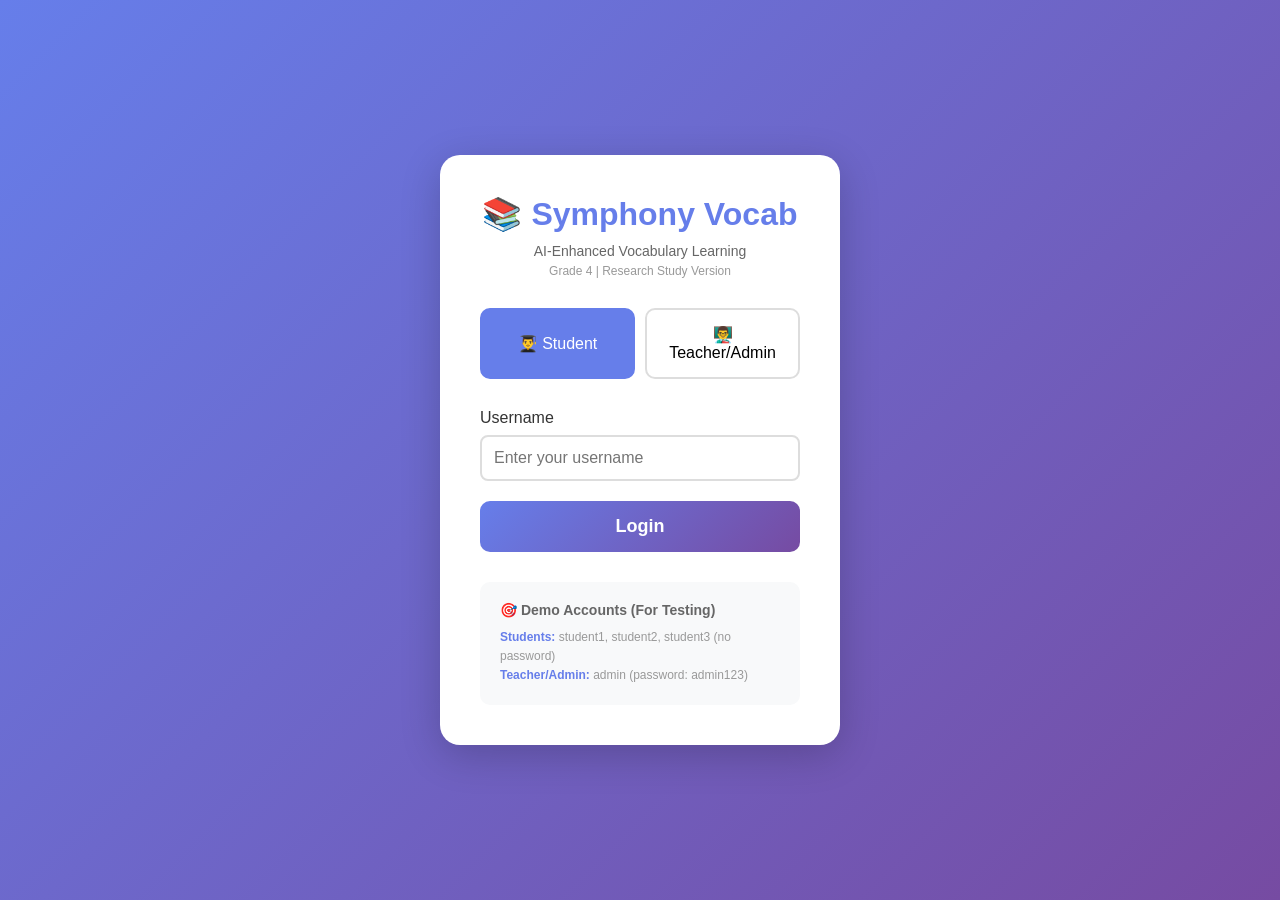
==== index.html @ 475ae78d "Add initial HTML structure for login page" ====
<!DOCTYPE html>
<html lang="en">
<head>
    <meta charset="UTF-8">
    <meta name="viewport" content="width=device-width, initial-scale=1.0">
    <title>Symphony Vocabulary Learning - Login</title>
    <style>
        * {
            margin: 0;
            padding: 0;
            box-sizing: border-box;
        }
        
        body {
            font-family: 'Segoe UI', Tahoma, Geneva, Verdana, sans-serif;
            background: linear-gradient(135deg, #667eea 0%, #764ba2 100%);
            min-height: 100vh;
            display: flex;
            justify-content: center;
            align-items: center;
        }
        
        .login-container {
            background: white;
            padding: 40px;
            border-radius: 20px;
            box-shadow: 0 10px 40px rgba(0,0,0,0.2);
            width: 90%;
            max-width: 400px;
        }
        
        .logo {
            text-align: center;
            margin-bottom: 30px;
        }
        
        .logo h1 {
            color: #667eea;
            font-size: 32px;
            margin-bottom: 10px;
        }
        
        .logo p {
            color: #666;
            font-size: 14px;
        }
        
        .role-selector {
            display: flex;
            gap: 10px;
            margin-bottom: 30px;
        }
        
        .role-btn {
            flex: 1;
            padding: 15px;
            border: 2px solid #ddd;
            background: white;
            border-radius: 10px;
            cursor: pointer;
            font-size: 16px;
            transition: all 0.3s;
        }
        
        .role-btn.active {
            border-color: #667eea;
            background: #667eea;
            color: white;
        }
        
        .form-group {
            margin-bottom: 20px;
        }
        
        .form-group label {
            display: block;
            margin-bottom: 8px;
            color: #333;
            font-weight: 500;
        }
        
        .form-group input {
            width: 100%;
            padding: 12px;
            border: 2px solid #ddd;
            border-radius: 8px;
            font-size: 16px;
            transition: border 0.3s;
        }
        
        .form-group input:focus {
            outline: none;
            border-color: #667eea;
        }
        
        .login-btn {
            width: 100%;
            padding: 15px;
            background: linear-gradient(135deg, #667eea 0%, #764ba2 100%);
            color: white;
            border: none;
            border-radius: 10px;
            font-size: 18px;
            font-weight: 600;
            cursor: pointer;
            transition: transform 0.2s;
        }
        
        .login-btn:hover {
            transform: translateY(-2px);
        }
        
        .demo-accounts {
            margin-top: 30px;
            padding: 20px;
            background: #f8f9fa;
            border-radius: 10px;
        }
        
        .demo-accounts h3 {
            font-size: 14px;
            color: #666;
            margin-bottom: 10px;
        }
        
        .demo-accounts p {
            font-size: 12px;
            color: #999;
            line-height: 1.6;
        }
        
        .demo-accounts strong {
            color: #667eea;
        }
    </style>
</head>
<body>

<div class="login-container">
    <div class="logo">
        <h1>📚 Symphony Vocab</h1>
        <p>AI-Enhanced Vocabulary Learning</p>
        <p style="font-size: 12px; color: #999; margin-top: 5px;">Grade 4 | Research Study Version</p>
    </div>
    
    <div class="role-selector">
        <button class="role-btn active" id="studentBtn" onclick="selectRole('student')">
            👨‍🎓 Student
        </button>
        <button class="role-btn" id="teacherBtn" onclick="selectRole('teacher')">
            👨‍🏫 Teacher/Admin
        </button>
    </div>
    
    <form id="loginForm" onsubmit="login(event)">
        <div class="form-group">
            <label for="username">Username</label>
            <input type="text" id="username" required placeholder="Enter your username">
        </div>
        
        <div class="form-group" id="passwordGroup">
            <label for="password">Password</label>
            <input type="password" id="password" placeholder="Enter password (admin only)">
        </div>
        
        <button type="submit" class="login-btn">Login</button>
    </form>
    
    <div class="demo-accounts">
        <h3>🎯 Demo Accounts (For Testing)</h3>
        <p>
            <strong>Students:</strong> student1, student2, student3 (no password)<br>
            <strong>Teacher/Admin:</strong> admin (password: admin123)
        </p>
    </div>
</div>

<script>
// AUTHENTICATION SYSTEM
let currentRole = 'student';

function selectRole(role) {
    currentRole = role;
    
    document.getElementById('studentBtn').classList.remove('active');
    document.getElementById('teacherBtn').classList.remove('active');
    
    if (role === 'student') {
        document.getElementById('studentBtn').classList.add('active');
        document.getElementById('passwordGroup').style.display = 'none';
        document.getElementById('password').required = false;
    } else {
        document.getElementById('teacherBtn').classList.add('active');
        document.getElementById('passwordGroup').style.display = 'block';
        document.getElementById('password').required = true;
    }
}

function login(event) {
    event.preventDefault();
    
    const username = document.getElementById('username').value.trim();
    const password = document.getElementById('password').value;
    
    if (currentRole === 'student') {
        // Student login (no password required)
        if (username) {
            // Create or load student account
            loginStudent(username);
        }
    } else {
        // Admin login (password required)
        if (username === 'admin' && password === 'admin123') {
            loginAdmin();
        } else {
            alert('Invalid admin credentials!');
        }
    }
}

function loginStudent(username) {
    // Load or create student profile
    let students = JSON.parse(localStorage.getItem('students') || '{}');
    
    if (!students[username]) {
        // New student - create account
        students[username] = {
            username: username,
            created: new Date().toISOString(),
            wordsLearned: 0,
            wordsMastered: 0,
            points: 0,
            level: 1,
            streak: 0,
            badges: [],
            progress: {},
            sessions: [],
            lastLogin: new Date().toISOString()
        };
        localStorage.setItem('students', JSON.stringify(students));
    } else {
        // Existing student - update last login
        students[username].lastLogin = new Date().toISOString();
        localStorage.setItem('students', JSON.stringify(students));
    }
    
    // Set current user
    localStorage.setItem('currentUser', username);
    localStorage.setItem('userRole', 'student');
    
    // Redirect to student dashboard
    window.location.href = 'student-dashboard.html';
}

function loginAdmin() {
    localStorage.setItem('currentUser', 'admin');
    localStorage.setItem('userRole', 'admin');
    window.location.href = 'admin-dashboard.html';
}

// Initialize - hide password for students by default
document.getElementById('passwordGroup').style.display = 'none';
document.getElementById('password').required = false;
</script>

</body>
</html>
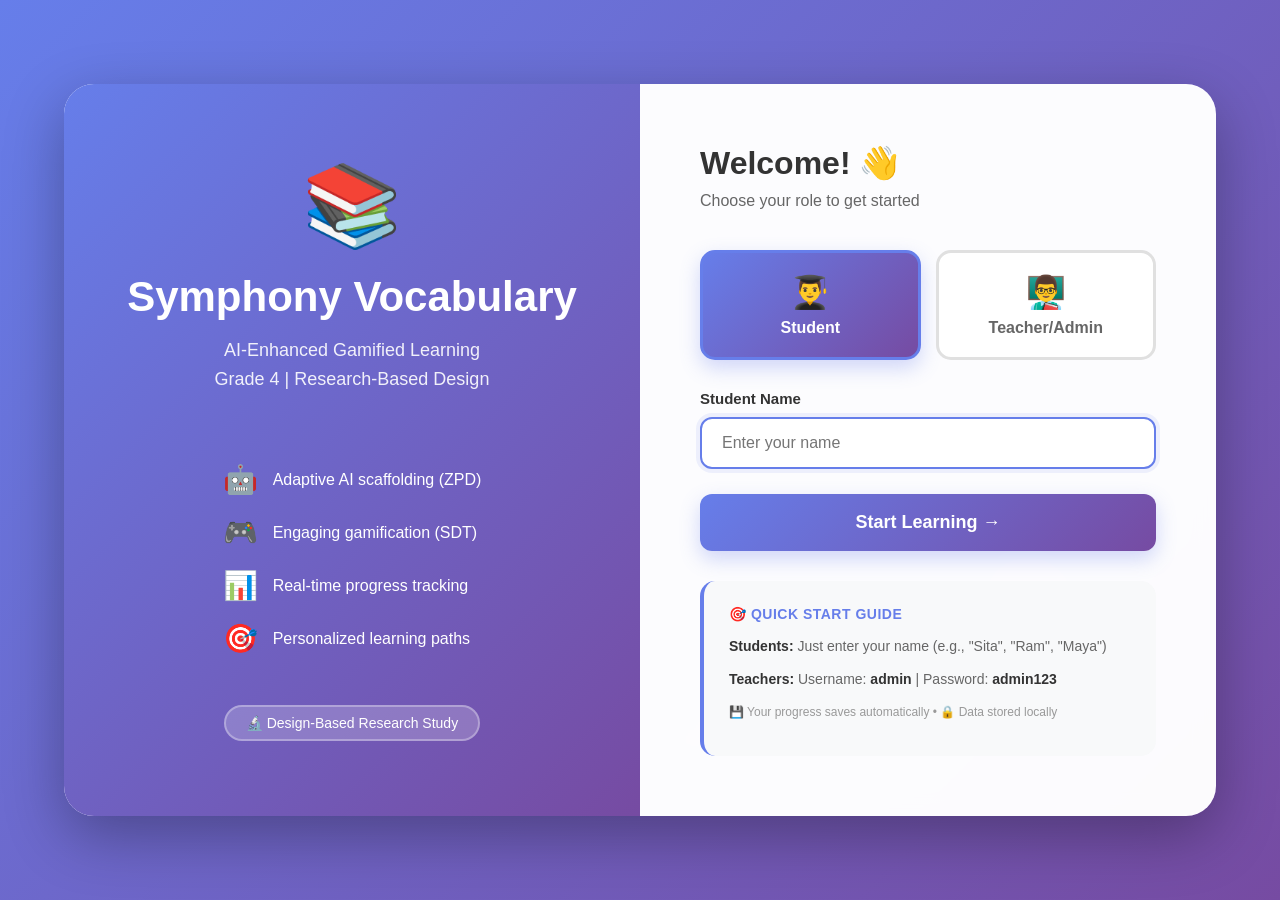
==== commit 24c31391: "Revamp login page with new design and features Updated title and styles for improved design. Added a" ====
--- a/index.html
+++ b/index.html
@@ -3,7 +3,7 @@
 <head>
     <meta charset="UTF-8">
     <meta name="viewport" content="width=device-width, initial-scale=1.0">
-    <title>Symphony Vocabulary Learning - Login</title>
+    <title>Symphony Vocabulary Learning - AI-Enhanced Education</title>
     <style>
         * {
             margin: 0;
@@ -12,176 +12,483 @@
         }
         
         body {
-            font-family: 'Segoe UI', Tahoma, Geneva, Verdana, sans-serif;
+            font-family: -apple-system, BlinkMacSystemFont, 'Segoe UI', Roboto, Oxygen, Ubuntu, sans-serif;
             background: linear-gradient(135deg, #667eea 0%, #764ba2 100%);
             min-height: 100vh;
             display: flex;
+            align-items: center;
+            justify-content: center;
+            position: relative;
+            overflow: hidden;
+        }
+        
+        /* Animated Background */
+        .bg-animation {
+            position: absolute;
+            width: 100%;
+            height: 100%;
+            overflow: hidden;
+            z-index: 0;
+        }
+        
+        .circle {
+            position: absolute;
+            border-radius: 50%;
+            background: rgba(255, 255, 255, 0.1);
+            animation: float 20s infinite;
+        }
+        
+        .circle:nth-child(1) {
+            width: 80px;
+            height: 80px;
+            left: 10%;
+            top: 20%;
+            animation-delay: 0s;
+        }
+        
+        .circle:nth-child(2) {
+            width: 120px;
+            height: 120px;
+            right: 15%;
+            top: 60%;
+            animation-delay: 2s;
+        }
+        
+        .circle:nth-child(3) {
+            width: 100px;
+            height: 100px;
+            left: 50%;
+            top: 10%;
+            animation-delay: 4s;
+        }
+        
+        .circle:nth-child(4) {
+            width: 150px;
+            height: 150px;
+            right: 40%;
+            bottom: 15%;
+            animation-delay: 6s;
+        }
+        
+        @keyframes float {
+            0%, 100% {
+                transform: translateY(0) rotate(0deg);
+                opacity: 0.7;
+            }
+            50% {
+                transform: translateY(-50px) rotate(180deg);
+                opacity: 1;
+            }
+        }
+        
+        /* Main Container */
+        .container {
+            position: relative;
+            z-index: 1;
+            background: rgba(255, 255, 255, 0.98);
+            backdrop-filter: blur(10px);
+            border-radius: 30px;
+            box-shadow: 0 20px 60px rgba(0, 0, 0, 0.3);
+            width: 90%;
+            max-width: 1200px;
+            display: grid;
+            grid-template-columns: 1fr 1fr;
+            overflow: hidden;
+            animation: slideUp 0.8s ease-out;
+        }
+        
+        @keyframes slideUp {
+            from {
+                opacity: 0;
+                transform: translateY(50px);
+            }
+            to {
+                opacity: 1;
+                transform: translateY(0);
+            }
+        }
+        
+        /* Left Side - Branding */
+        .hero-section {
+            background: linear-gradient(135deg, #667eea 0%, #764ba2 100%);
+            color: white;
+            padding: 60px;
+            display: flex;
+            flex-direction: column;
             justify-content: center;
             align-items: center;
-        }
-        
-        .login-container {
+            text-align: center;
+        }
+        
+        .logo {
+            font-size: 80px;
+            margin-bottom: 20px;
+            animation: bounce 2s infinite;
+        }
+        
+        @keyframes bounce {
+            0%, 100% {
+                transform: translateY(0);
+            }
+            50% {
+                transform: translateY(-10px);
+            }
+        }
+        
+        .hero-section h1 {
+            font-size: 42px;
+            margin-bottom: 15px;
+            font-weight: 700;
+        }
+        
+        .hero-section .subtitle {
+            font-size: 18px;
+            opacity: 0.9;
+            margin-bottom: 30px;
+            line-height: 1.6;
+        }
+        
+        .features {
+            margin-top: 40px;
+            text-align: left;
+        }
+        
+        .feature-item {
+            display: flex;
+            align-items: center;
+            margin-bottom: 20px;
+            font-size: 16px;
+        }
+        
+        .feature-item .icon {
+            font-size: 28px;
+            margin-right: 15px;
+        }
+        
+        .research-badge {
+            display: inline-block;
+            background: rgba(255, 255, 255, 0.2);
+            padding: 8px 20px;
+            border-radius: 20px;
+            font-size: 14px;
+            margin-top: 30px;
+            border: 2px solid rgba(255, 255, 255, 0.3);
+        }
+        
+        /* Right Side - Login Form */
+        .login-section {
+            padding: 60px;
+            display: flex;
+            flex-direction: column;
+            justify-content: center;
+        }
+        
+        .login-header {
+            margin-bottom: 40px;
+        }
+        
+        .login-header h2 {
+            font-size: 32px;
+            color: #333;
+            margin-bottom: 10px;
+        }
+        
+        .login-header p {
+            color: #666;
+            font-size: 16px;
+        }
+        
+        .role-selector {
+            display: grid;
+            grid-template-columns: 1fr 1fr;
+            gap: 15px;
+            margin-bottom: 30px;
+        }
+        
+        .role-btn {
+            padding: 20px;
+            border: 3px solid #e0e0e0;
             background: white;
-            padding: 40px;
-            border-radius: 20px;
-            box-shadow: 0 10px 40px rgba(0,0,0,0.2);
-            width: 90%;
-            max-width: 400px;
-        }
-        
-        .logo {
+            border-radius: 15px;
+            cursor: pointer;
+            transition: all 0.3s;
             text-align: center;
-            margin-bottom: 30px;
-        }
-        
-        .logo h1 {
-            color: #667eea;
+            font-size: 16px;
+            font-weight: 600;
+            color: #666;
+        }
+        
+        .role-btn:hover {
+            border-color: #667eea;
+            transform: translateY(-2px);
+        }
+        
+        .role-btn.active {
+            border-color: #667eea;
+            background: linear-gradient(135deg, #667eea 0%, #764ba2 100%);
+            color: white;
+            box-shadow: 0 8px 20px rgba(102, 126, 234, 0.3);
+        }
+        
+        .role-btn .icon {
             font-size: 32px;
+            display: block;
+            margin-bottom: 8px;
+        }
+        
+        .form-group {
+            margin-bottom: 25px;
+        }
+        
+        .form-group label {
+            display: block;
             margin-bottom: 10px;
-        }
-        
-        .logo p {
-            color: #666;
-            font-size: 14px;
-        }
-        
-        .role-selector {
-            display: flex;
-            gap: 10px;
-            margin-bottom: 30px;
-        }
-        
-        .role-btn {
-            flex: 1;
-            padding: 15px;
-            border: 2px solid #ddd;
-            background: white;
-            border-radius: 10px;
-            cursor: pointer;
+            color: #333;
+            font-weight: 600;
+            font-size: 15px;
+        }
+        
+        .form-group input {
+            width: 100%;
+            padding: 15px 20px;
+            border: 2px solid #e0e0e0;
+            border-radius: 12px;
             font-size: 16px;
             transition: all 0.3s;
-        }
-        
-        .role-btn.active {
-            border-color: #667eea;
-            background: #667eea;
-            color: white;
-        }
-        
-        .form-group {
-            margin-bottom: 20px;
-        }
-        
-        .form-group label {
-            display: block;
-            margin-bottom: 8px;
-            color: #333;
-            font-weight: 500;
-        }
-        
-        .form-group input {
-            width: 100%;
-            padding: 12px;
-            border: 2px solid #ddd;
-            border-radius: 8px;
-            font-size: 16px;
-            transition: border 0.3s;
+            font-family: inherit;
         }
         
         .form-group input:focus {
             outline: none;
             border-color: #667eea;
+            box-shadow: 0 0 0 4px rgba(102, 126, 234, 0.1);
         }
         
         .login-btn {
             width: 100%;
-            padding: 15px;
+            padding: 18px;
             background: linear-gradient(135deg, #667eea 0%, #764ba2 100%);
             color: white;
             border: none;
-            border-radius: 10px;
+            border-radius: 12px;
             font-size: 18px;
-            font-weight: 600;
+            font-weight: 700;
             cursor: pointer;
-            transition: transform 0.2s;
+            transition: all 0.3s;
+            box-shadow: 0 8px 20px rgba(102, 126, 234, 0.3);
         }
         
         .login-btn:hover {
             transform: translateY(-2px);
-        }
-        
-        .demo-accounts {
+            box-shadow: 0 12px 30px rgba(102, 126, 234, 0.4);
+        }
+        
+        .login-btn:active {
+            transform: translateY(0);
+        }
+        
+        .demo-info {
             margin-top: 30px;
-            padding: 20px;
+            padding: 25px;
             background: #f8f9fa;
-            border-radius: 10px;
-        }
-        
-        .demo-accounts h3 {
+            border-radius: 15px;
+            border-left: 4px solid #667eea;
+        }
+        
+        .demo-info h4 {
+            color: #667eea;
+            margin-bottom: 12px;
+            font-size: 14px;
+            font-weight: 700;
+            text-transform: uppercase;
+            letter-spacing: 0.5px;
+        }
+        
+        .demo-info p {
             font-size: 14px;
             color: #666;
-            margin-bottom: 10px;
-        }
-        
-        .demo-accounts p {
-            font-size: 12px;
-            color: #999;
-            line-height: 1.6;
-        }
-        
-        .demo-accounts strong {
-            color: #667eea;
+            line-height: 1.8;
+            margin-bottom: 8px;
+        }
+        
+        .demo-info strong {
+            color: #333;
+        }
+        
+        /* Responsive */
+        @media (max-width: 968px) {
+            .container {
+                grid-template-columns: 1fr;
+                max-width: 500px;
+            }
+            
+            .hero-section {
+                padding: 40px;
+            }
+            
+            .hero-section h1 {
+                font-size: 32px;
+            }
+            
+            .features {
+                display: none;
+            }
+        }
+        
+        /* Loading Animation */
+        .loading {
+            display: none;
+            position: fixed;
+            top: 0;
+            left: 0;
+            width: 100%;
+            height: 100%;
+            background: rgba(0, 0, 0, 0.7);
+            z-index: 9999;
+            justify-content: center;
+            align-items: center;
+        }
+        
+        .loading.active {
+            display: flex;
+        }
+        
+        .spinner {
+            border: 4px solid rgba(255, 255, 255, 0.3);
+            border-top: 4px solid white;
+            border-radius: 50%;
+            width: 50px;
+            height: 50px;
+            animation: spin 1s linear infinite;
+        }
+        
+        @keyframes spin {
+            to { transform: rotate(360deg); }
         }
     </style>
 </head>
 <body>
 
-<div class="login-container">
-    <div class="logo">
-        <h1>📚 Symphony Vocab</h1>
-        <p>AI-Enhanced Vocabulary Learning</p>
-        <p style="font-size: 12px; color: #999; margin-top: 5px;">Grade 4 | Research Study Version</p>
+<!-- Animated Background -->
+<div class="bg-animation">
+    <div class="circle"></div>
+    <div class="circle"></div>
+    <div class="circle"></div>
+    <div class="circle"></div>
+</div>
+
+<!-- Loading Screen -->
+<div class="loading" id="loading">
+    <div class="spinner"></div>
+</div>
+
+<!-- Main Container -->
+<div class="container">
+    
+    <!-- Left Side: Hero/Branding -->
+    <div class="hero-section">
+        <div class="logo">📚</div>
+        <h1>Symphony Vocabulary</h1>
+        <p class="subtitle">
+            AI-Enhanced Gamified Learning<br>
+            Grade 4 | Research-Based Design
+        </p>
+        
+        <div class="features">
+            <div class="feature-item">
+                <span class="icon">🤖</span>
+                <span>Adaptive AI scaffolding (ZPD)</span>
+            </div>
+            <div class="feature-item">
+                <span class="icon">🎮</span>
+                <span>Engaging gamification (SDT)</span>
+            </div>
+            <div class="feature-item">
+                <span class="icon">📊</span>
+                <span>Real-time progress tracking</span>
+            </div>
+            <div class="feature-item">
+                <span class="icon">🎯</span>
+                <span>Personalized learning paths</span>
+            </div>
+        </div>
+        
+        <div class="research-badge">
+            🔬 Design-Based Research Study
+        </div>
     </div>
     
-    <div class="role-selector">
-        <button class="role-btn active" id="studentBtn" onclick="selectRole('student')">
-            👨‍🎓 Student
-        </button>
-        <button class="role-btn" id="teacherBtn" onclick="selectRole('teacher')">
-            👨‍🏫 Teacher/Admin
-        </button>
+    <!-- Right Side: Login Form -->
+    <div class="login-section">
+        <div class="login-header">
+            <h2>Welcome! 👋</h2>
+            <p>Choose your role to get started</p>
+        </div>
+        
+        <div class="role-selector">
+            <button class="role-btn active" id="studentBtn" onclick="selectRole('student')">
+                <span class="icon">👨‍🎓</span>
+                <span>Student</span>
+            </button>
+            <button class="role-btn" id="teacherBtn" onclick="selectRole('teacher')">
+                <span class="icon">👨‍🏫</span>
+                <span>Teacher/Admin</span>
+            </button>
+        </div>
+        
+        <form id="loginForm" onsubmit="login(event)">
+            <div class="form-group">
+                <label for="username">
+                    <span id="usernameLabel">Student Name</span>
+                </label>
+                <input 
+                    type="text" 
+                    id="username" 
+                    required 
+                    placeholder="Enter your name"
+                    autocomplete="off"
+                >
+            </div>
+            
+            <div class="form-group" id="passwordGroup" style="display: none;">
+                <label for="password">Password</label>
+                <input 
+                    type="password" 
+                    id="password" 
+                    placeholder="Enter admin password"
+                    autocomplete="off"
+                >
+            </div>
+            
+            <button type="submit" class="login-btn" id="loginBtn">
+                Start Learning →
+            </button>
+        </form>
+        
+        <div class="demo-info">
+            <h4>🎯 Quick Start Guide</h4>
+            <p><strong>Students:</strong> Just enter your name (e.g., "Sita", "Ram", "Maya")</p>
+            <p><strong>Teachers:</strong> Username: <strong>admin</strong> | Password: <strong>admin123</strong></p>
+            <p style="margin-top: 10px; font-size: 12px; color: #999;">
+                💾 Your progress saves automatically • 🔒 Data stored locally
+            </p>
+        </div>
     </div>
     
-    <form id="loginForm" onsubmit="login(event)">
-        <div class="form-group">
-            <label for="username">Username</label>
-            <input type="text" id="username" required placeholder="Enter your username">
-        </div>
-        
-        <div class="form-group" id="passwordGroup">
-            <label for="password">Password</label>
-            <input type="password" id="password" placeholder="Enter password (admin only)">
-        </div>
-        
-        <button type="submit" class="login-btn">Login</button>
-    </form>
-    
-    <div class="demo-accounts">
-        <h3>🎯 Demo Accounts (For Testing)</h3>
-        <p>
-            <strong>Students:</strong> student1, student2, student3 (no password)<br>
-            <strong>Teacher/Admin:</strong> admin (password: admin123)
-        </p>
-    </div>
 </div>
 
 <script>
+// =============================================================================
 // AUTHENTICATION SYSTEM
+// Theory: User management for research data collection
+// =============================================================================
+
 let currentRole = 'student';
 
 function selectRole(role) {
     currentRole = role;
     
+    // Update button states
     document.getElementById('studentBtn').classList.remove('active');
     document.getElementById('teacherBtn').classList.remove('active');
     
@@ -189,10 +496,16 @@
         document.getElementById('studentBtn').classList.add('active');
         document.getElementById('passwordGroup').style.display = 'none';
         document.getElementById('password').required = false;
+        document.getElementById('usernameLabel').textContent = 'Student Name';
+        document.getElementById('username').placeholder = 'Enter your name';
+        document.getElementById('loginBtn').textContent = 'Start Learning →';
     } else {
         document.getElementById('teacherBtn').classList.add('active');
         document.getElementById('passwordGroup').style.display = 'block';
         document.getElementById('password').required = true;
+        document.getElementById('usernameLabel').textContent = 'Admin Username';
+        document.getElementById('username').placeholder = 'Enter username';
+        document.getElementById('loginBtn').textContent = 'Admin Login →';
     }
 }
 
@@ -202,65 +515,157 @@
     const username = document.getElementById('username').value.trim();
     const password = document.getElementById('password').value;
     
-    if (currentRole === 'student') {
-        // Student login (no password required)
-        if (username) {
-            // Create or load student account
+    // Show loading
+    document.getElementById('loading').classList.add('active');
+    
+    setTimeout(() => {
+        if (currentRole === 'student') {
             loginStudent(username);
-        }
-    } else {
-        // Admin login (password required)
-        if (username === 'admin' && password === 'admin123') {
-            loginAdmin();
         } else {
-            alert('Invalid admin credentials!');
-        }
+            loginAdmin(username, password);
+        }
+    }, 500);
+}
+
+function loginStudent(username) {
+    if (!username) {
+        alert('Please enter your name!');
+        document.getElementById('loading').classList.remove('active');
+        return;
     }
-}
-
-function loginStudent(username) {
-    // Load or create student profile
-    let students = JSON.parse(localStorage.getItem('students') || '{}');
+    
+    // Load or create student account
+    let students = JSON.parse(localStorage.getItem('symphonyStudents') || '{}');
     
     if (!students[username]) {
-        // New student - create account
+        // NEW STUDENT - Create account
         students[username] = {
             username: username,
-            created: new Date().toISOString(),
+            createdDate: new Date().toISOString(),
+            
+            // GAMIFICATION (SDT Competence)
             wordsLearned: 0,
             wordsMastered: 0,
             points: 0,
             level: 1,
             streak: 0,
             badges: [],
-            progress: {},
+            
+            // LEARNING PROGRESS
+            currentUnit: 1,
+            unitsCompleted: [],
+            wordProgress: {}, // { wordId: { attempts: [], mastered: false, lastReview: timestamp } }
+            
+            // RESEARCH DATA
             sessions: [],
-            lastLogin: new Date().toISOString()
+            totalTimeMinutes: 0,
+            lastLogin: new Date().toISOString(),
+            
+            // SDT NEED SATISFACTION (collected via surveys)
+            sdtScores: [],
+            
+            // ZPD TRACKING
+            currentDifficulty: 2.0, // Start at Grade 4 level
+            scaffoldingHistory: []
         };
-        localStorage.setItem('students', JSON.stringify(students));
+        
+        // RESEARCH LOG: New student created
+        logResearchEvent('student_created', {
+            username: username,
+            timestamp: new Date().toISOString()
+        });
     } else {
-        // Existing student - update last login
+        // EXISTING STUDENT - Update last login
         students[username].lastLogin = new Date().toISOString();
-        localStorage.setItem('students', JSON.stringify(students));
+        
+        // Update streak
+        updateStreak(students[username]);
     }
     
-    // Set current user
-    localStorage.setItem('currentUser', username);
-    localStorage.setItem('userRole', 'student');
+    // Save student data
+    localStorage.setItem('symphonyStudents', JSON.stringify(students));
+    
+    // Set current session
+    localStorage.setItem('symphonyCurrentUser', username);
+    localStorage.setItem('symphonyUserRole', 'student');
+    
+    // Start new session
+    startSession(students[username]);
     
     // Redirect to student dashboard
     window.location.href = 'student-dashboard.html';
 }
 
-function loginAdmin() {
-    localStorage.setItem('currentUser', 'admin');
-    localStorage.setItem('userRole', 'admin');
-    window.location.href = 'admin-dashboard.html';
+function loginAdmin(username, password) {
+    // Simple authentication (in production, use proper auth system)
+    if (username === 'admin' && password === 'admin123') {
+        localStorage.setItem('symphonyCurrentUser', 'admin');
+        localStorage.setItem('symphonyUserRole', 'admin');
+        
+        // RESEARCH LOG: Admin login
+        logResearchEvent('admin_login', {
+            timestamp: new Date().toISOString()
+        });
+        
+        window.location.href = 'admin-dashboard.html';
+    } else {
+        document.getElementById('loading').classList.remove('active');
+        alert('Invalid admin credentials!\n\nUsername: admin\nPassword: admin123');
+    }
 }
 
-// Initialize - hide password for students by default
-document.getElementById('passwordGroup').style.display = 'none';
-document.getElementById('password').required = false;
+function updateStreak(student) {
+    const today = new Date().toDateString();
+    const lastLogin = new Date(student.lastLogin).toDateString();
+    
+    if (lastLogin === today) {
+        // Already logged in today
+        return;
+    }
+    
+    const yesterday = new Date();
+    yesterday.setDate(yesterday.getDate() - 1);
+    const yesterdayStr = yesterday.toDateString();
+    
+    if (lastLogin === yesterdayStr) {
+        // Consecutive day - increase streak
+        student.streak = (student.streak || 0) + 1;
+    } else {
+        // Streak broken - reset
+        student.streak = 1;
+    }
+}
+
+function startSession(student) {
+    const session = {
+        sessionId: 'session_' + Date.now(),
+        startTime: new Date().toISOString(),
+        endTime: null,
+        wordsAttempted: [],
+        wordsLearned: 0,
+        totalAttempts: 0,
+        correctAttempts: 0,
+        scaffoldingUsed: {},
+        choicesMade: {}
+    };
+    
+    localStorage.setItem('symphonyCurrentSession', JSON.stringify(session));
+}
+
+function logResearchEvent(eventType, data) {
+    let researchLog = JSON.parse(localStorage.getItem('symphonyResearchLog') || '[]');
+    
+    researchLog.push({
+        eventType: eventType,
+        data: data,
+        timestamp: new Date().toISOString()
+    });
+    
+    localStorage.setItem('symphonyResearchLog', JSON.stringify(researchLog));
+}
+
+// Initialize
+document.getElementById('username').focus();
 </script>
 
 </body>
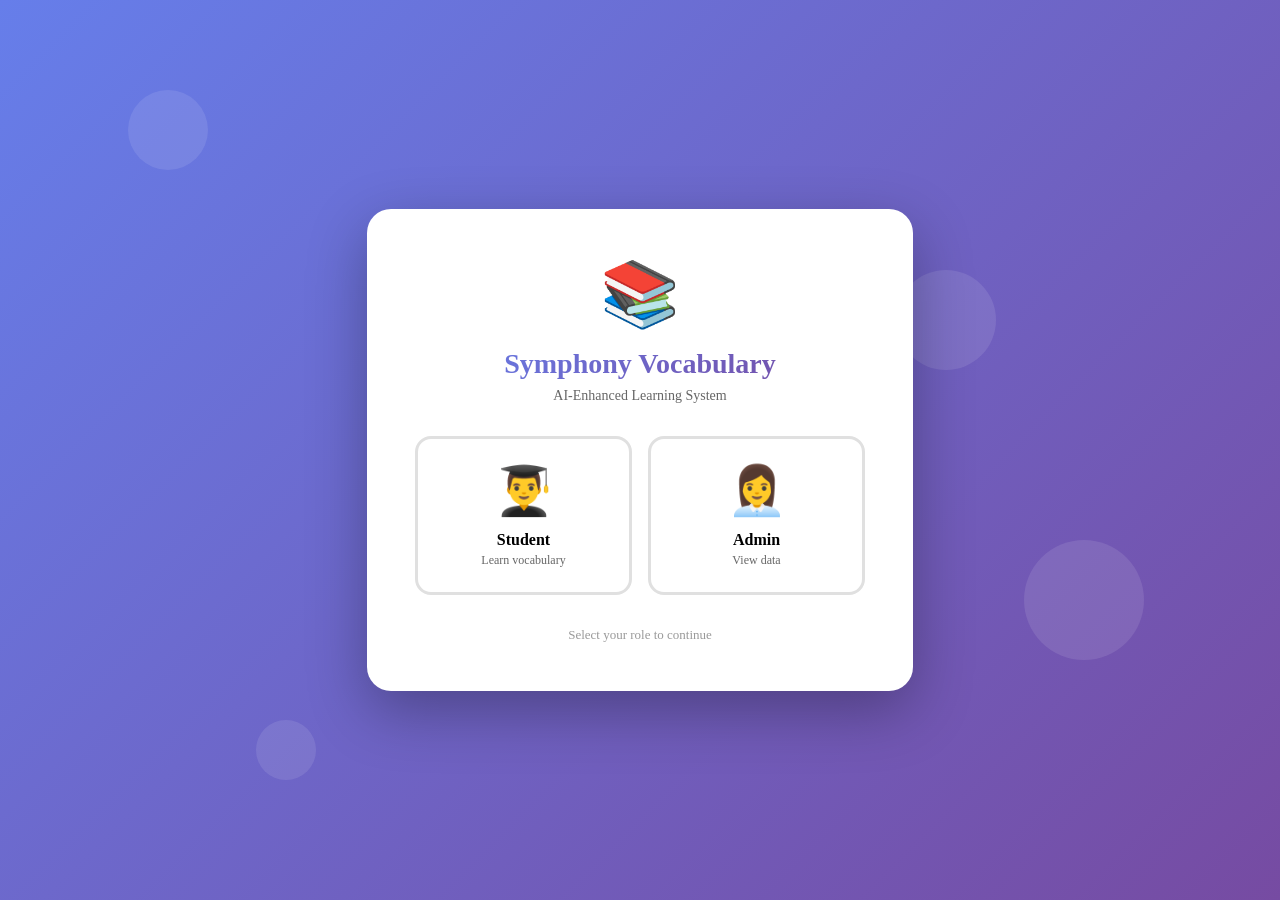
==== commit ef53b64f: "Revise index.html for improved login UI and styles Refactor HTML structure and styles for login syst" ====
--- a/index.html
+++ b/index.html
@@ -3,670 +3,282 @@
 <head>
     <meta charset="UTF-8">
     <meta name="viewport" content="width=device-width, initial-scale=1.0">
-    <title>Symphony Vocabulary Learning - AI-Enhanced Education</title>
+    <title>Symphony Vocabulary Learning System</title>
+    <link rel="stylesheet" href="css/main.css">
     <style>
-        * {
+        body {
             margin: 0;
             padding: 0;
-            box-sizing: border-box;
-        }
-        
-        body {
-            font-family: -apple-system, BlinkMacSystemFont, 'Segoe UI', Roboto, Oxygen, Ubuntu, sans-serif;
-            background: linear-gradient(135deg, #667eea 0%, #764ba2 100%);
             min-height: 100vh;
             display: flex;
             align-items: center;
             justify-content: center;
-            position: relative;
+            background: linear-gradient(135deg, #667eea 0%, #764ba2 100%);
             overflow: hidden;
         }
         
-        /* Animated Background */
-        .bg-animation {
-            position: absolute;
-            width: 100%;
-            height: 100%;
-            overflow: hidden;
-            z-index: 0;
-        }
-        
-        .circle {
-            position: absolute;
-            border-radius: 50%;
-            background: rgba(255, 255, 255, 0.1);
-            animation: float 20s infinite;
-        }
-        
-        .circle:nth-child(1) {
-            width: 80px;
-            height: 80px;
-            left: 10%;
-            top: 20%;
-            animation-delay: 0s;
-        }
-        
-        .circle:nth-child(2) {
-            width: 120px;
-            height: 120px;
-            right: 15%;
-            top: 60%;
-            animation-delay: 2s;
-        }
-        
-        .circle:nth-child(3) {
-            width: 100px;
-            height: 100px;
-            left: 50%;
-            top: 10%;
-            animation-delay: 4s;
-        }
-        
-        .circle:nth-child(4) {
-            width: 150px;
-            height: 150px;
-            right: 40%;
-            bottom: 15%;
-            animation-delay: 6s;
-        }
-        
-        @keyframes float {
-            0%, 100% {
-                transform: translateY(0) rotate(0deg);
-                opacity: 0.7;
-            }
-            50% {
-                transform: translateY(-50px) rotate(180deg);
-                opacity: 1;
-            }
-        }
-        
-        /* Main Container */
-        .container {
-            position: relative;
-            z-index: 1;
-            background: rgba(255, 255, 255, 0.98);
-            backdrop-filter: blur(10px);
-            border-radius: 30px;
-            box-shadow: 0 20px 60px rgba(0, 0, 0, 0.3);
-            width: 90%;
-            max-width: 1200px;
-            display: grid;
-            grid-template-columns: 1fr 1fr;
-            overflow: hidden;
-            animation: slideUp 0.8s ease-out;
-        }
-        
-        @keyframes slideUp {
-            from {
-                opacity: 0;
-                transform: translateY(50px);
-            }
-            to {
-                opacity: 1;
-                transform: translateY(0);
-            }
-        }
-        
-        /* Left Side - Branding */
-        .hero-section {
-            background: linear-gradient(135deg, #667eea 0%, #764ba2 100%);
-            color: white;
-            padding: 60px;
-            display: flex;
-            flex-direction: column;
-            justify-content: center;
-            align-items: center;
-            text-align: center;
-        }
-        
-        .logo {
-            font-size: 80px;
-            margin-bottom: 20px;
-            animation: bounce 2s infinite;
-        }
-        
-        @keyframes bounce {
-            0%, 100% {
-                transform: translateY(0);
-            }
-            50% {
-                transform: translateY(-10px);
-            }
-        }
-        
-        .hero-section h1 {
-            font-size: 42px;
-            margin-bottom: 15px;
-            font-weight: 700;
-        }
-        
-        .hero-section .subtitle {
-            font-size: 18px;
-            opacity: 0.9;
-            margin-bottom: 30px;
-            line-height: 1.6;
-        }
-        
-        .features {
-            margin-top: 40px;
-            text-align: left;
-        }
-        
-        .feature-item {
-            display: flex;
-            align-items: center;
-            margin-bottom: 20px;
-            font-size: 16px;
-        }
-        
-        .feature-item .icon {
-            font-size: 28px;
-            margin-right: 15px;
-        }
-        
-        .research-badge {
-            display: inline-block;
-            background: rgba(255, 255, 255, 0.2);
-            padding: 8px 20px;
-            border-radius: 20px;
-            font-size: 14px;
-            margin-top: 30px;
-            border: 2px solid rgba(255, 255, 255, 0.3);
-        }
-        
-        /* Right Side - Login Form */
-        .login-section {
-            padding: 60px;
-            display: flex;
-            flex-direction: column;
-            justify-content: center;
-        }
-        
-        .login-header {
-            margin-bottom: 40px;
-        }
-        
-        .login-header h2 {
-            font-size: 32px;
-            color: #333;
-            margin-bottom: 10px;
-        }
-        
-        .login-header p {
-            color: #666;
-            font-size: 16px;
-        }
-        
-        .role-selector {
-            display: grid;
-            grid-template-columns: 1fr 1fr;
-            gap: 15px;
-            margin-bottom: 30px;
-        }
-        
-        .role-btn {
-            padding: 20px;
-            border: 3px solid #e0e0e0;
-            background: white;
-            border-radius: 15px;
-            cursor: pointer;
-            transition: all 0.3s;
-            text-align: center;
-            font-size: 16px;
-            font-weight: 600;
-            color: #666;
-        }
-        
-        .role-btn:hover {
-            border-color: #667eea;
-            transform: translateY(-2px);
-        }
-        
-        .role-btn.active {
-            border-color: #667eea;
-            background: linear-gradient(135deg, #667eea 0%, #764ba2 100%);
-            color: white;
-            box-shadow: 0 8px 20px rgba(102, 126, 234, 0.3);
-        }
-        
-        .role-btn .icon {
-            font-size: 32px;
-            display: block;
-            margin-bottom: 8px;
-        }
-        
-        .form-group {
-            margin-bottom: 25px;
-        }
-        
-        .form-group label {
-            display: block;
-            margin-bottom: 10px;
-            color: #333;
-            font-weight: 600;
-            font-size: 15px;
-        }
-        
-        .form-group input {
-            width: 100%;
-            padding: 15px 20px;
-            border: 2px solid #e0e0e0;
-            border-radius: 12px;
-            font-size: 16px;
-            transition: all 0.3s;
-            font-family: inherit;
-        }
-        
-        .form-group input:focus {
-            outline: none;
-            border-color: #667eea;
-            box-shadow: 0 0 0 4px rgba(102, 126, 234, 0.1);
-        }
-        
-        .login-btn {
-            width: 100%;
-            padding: 18px;
-            background: linear-gradient(135deg, #667eea 0%, #764ba2 100%);
-            color: white;
-            border: none;
-            border-radius: 12px;
-            font-size: 18px;
-            font-weight: 700;
-            cursor: pointer;
-            transition: all 0.3s;
-            box-shadow: 0 8px 20px rgba(102, 126, 234, 0.3);
-        }
-        
-        .login-btn:hover {
-            transform: translateY(-2px);
-            box-shadow: 0 12px 30px rgba(102, 126, 234, 0.4);
-        }
-        
-        .login-btn:active {
-            transform: translateY(0);
-        }
-        
-        .demo-info {
-            margin-top: 30px;
-            padding: 25px;
-            background: #f8f9fa;
-            border-radius: 15px;
-            border-left: 4px solid #667eea;
-        }
-        
-        .demo-info h4 {
-            color: #667eea;
-            margin-bottom: 12px;
-            font-size: 14px;
-            font-weight: 700;
-            text-transform: uppercase;
-            letter-spacing: 0.5px;
-        }
-        
-        .demo-info p {
-            font-size: 14px;
-            color: #666;
-            line-height: 1.8;
-            margin-bottom: 8px;
-        }
-        
-        .demo-info strong {
-            color: #333;
-        }
-        
-        /* Responsive */
-        @media (max-width: 968px) {
-            .container {
-                grid-template-columns: 1fr;
-                max-width: 500px;
-            }
-            
-            .hero-section {
-                padding: 40px;
-            }
-            
-            .hero-section h1 {
-                font-size: 32px;
-            }
-            
-            .features {
-                display: none;
-            }
-        }
-        
-        /* Loading Animation */
-        .loading {
-            display: none;
+        .background-animation {
             position: fixed;
             top: 0;
             left: 0;
             width: 100%;
             height: 100%;
-            background: rgba(0, 0, 0, 0.7);
-            z-index: 9999;
-            justify-content: center;
-            align-items: center;
-        }
-        
-        .loading.active {
-            display: flex;
-        }
-        
-        .spinner {
-            border: 4px solid rgba(255, 255, 255, 0.3);
-            border-top: 4px solid white;
+            z-index: 0;
+            overflow: hidden;
+        }
+        
+        .floating-shape {
+            position: absolute;
+            background: rgba(255, 255, 255, 0.1);
             border-radius: 50%;
-            width: 50px;
-            height: 50px;
-            animation: spin 1s linear infinite;
-        }
-        
-        @keyframes spin {
-            to { transform: rotate(360deg); }
-        }
+            animation: float 15s infinite ease-in-out;
+        }
+        
+        .shape1 { width: 80px; height: 80px; top: 10%; left: 10%; animation-delay: 0s; }
+        .shape2 { width: 120px; height: 120px; top: 60%; left: 80%; animation-delay: 2s; }
+        .shape3 { width: 60px; height: 60px; top: 80%; left: 20%; animation-delay: 4s; }
+        .shape4 { width: 100px; height: 100px; top: 30%; left: 70%; animation-delay: 1s; }
+        
+        @keyframes float {
+            0%, 100% { transform: translateY(0) translateX(0); }
+            25% { transform: translateY(-30px) translateX(20px); }
+            50% { transform: translateY(-60px) translateX(-20px); }
+            75% { transform: translateY(-30px) translateX(20px); }
+        }
+        
+        .login-container {
+            position: relative;
+            z-index: 1;
+            background: white;
+            border-radius: 24px;
+            box-shadow: 0 20px 60px rgba(0, 0, 0, 0.3);
+            padding: 48px;
+            max-width: 450px;
+            width: 90%;
+            animation: slideUp 0.6s ease-out;
+        }
+        
+        @keyframes slideUp {
+            from { opacity: 0; transform: translateY(30px); }
+            to { opacity: 1; transform: translateY(0); }
+        }
+        
+        .logo { text-align: center; margin-bottom: 32px; }
+        .logo-icon { font-size: 64px; margin-bottom: 16px; }
+        .logo h1 {
+            font-size: 28px;
+            margin: 0 0 8px 0;
+            background: linear-gradient(135deg, #667eea, #764ba2);
+            -webkit-background-clip: text;
+            -webkit-text-fill-color: transparent;
+        }
+        .logo p { font-size: 14px; color: #666; margin: 0; }
+        
+        .role-selector {
+            display: grid;
+            grid-template-columns: 1fr 1fr;
+            gap: 16px;
+            margin-bottom: 32px;
+        }
+        
+        .role-card {
+            padding: 24px 16px;
+            border: 3px solid #e0e0e0;
+            border-radius: 16px;
+            cursor: pointer;
+            transition: all 0.3s;
+            text-align: center;
+        }
+        
+        .role-card:hover {
+            border-color: #667eea;
+            background: rgba(102, 126, 234, 0.05);
+            transform: translateY(-4px);
+            box-shadow: 0 8px 16px rgba(102, 126, 234, 0.2);
+        }
+        
+        .role-card.selected {
+            border-color: #667eea;
+            background: rgba(102, 126, 234, 0.1);
+        }
+        
+        .role-icon { font-size: 48px; margin-bottom: 12px; }
+        .role-title { font-weight: 700; font-size: 16px; margin-bottom: 4px; }
+        .role-description { font-size: 12px; color: #666; }
+        
+        .login-form { display: none; }
+        .login-form.active { display: block; animation: fadeIn 0.4s ease-out; }
+        
+        @keyframes fadeIn {
+            from { opacity: 0; }
+            to { opacity: 1; }
+        }
+        
+        .form-group { margin-bottom: 24px; }
+        .form-label {
+            display: block;
+            margin-bottom: 8px;
+            font-weight: 600;
+            font-size: 14px;
+            color: #333;
+        }
+        
+        .form-input {
+            width: 100%;
+            padding: 14px 16px;
+            font-size: 16px;
+            border: 2px solid #e0e0e0;
+            border-radius: 12px;
+            transition: all 0.3s;
+            font-family: inherit;
+        }
+        
+        .form-input:focus {
+            outline: none;
+            border-color: #667eea;
+            box-shadow: 0 0 0 4px rgba(102, 126, 234, 0.1);
+        }
+        
+        .btn-login {
+            width: 100%;
+            padding: 16px;
+            background: linear-gradient(135deg, #667eea, #764ba2);
+            color: white;
+            border: none;
+            border-radius: 12px;
+            font-size: 16px;
+            font-weight: 700;
+            cursor: pointer;
+            transition: all 0.3s;
+            box-shadow: 0 4px 12px rgba(102, 126, 234, 0.4);
+        }
+        
+        .btn-login:hover {
+            transform: translateY(-2px);
+            box-shadow: 0 6px 16px rgba(102, 126, 234, 0.5);
+        }
+        
+        .back-button { margin-top: 16px; text-align: center; }
+        .back-link { color: #667eea; font-size: 14px; cursor: pointer; text-decoration: none; }
+        .back-link:hover { text-decoration: underline; }
+        .info-text { text-align: center; margin-top: 24px; font-size: 13px; color: #999; }
     </style>
 </head>
 <body>
 
-<!-- Animated Background -->
-<div class="bg-animation">
-    <div class="circle"></div>
-    <div class="circle"></div>
-    <div class="circle"></div>
-    <div class="circle"></div>
+<div class="background-animation">
+    <div class="floating-shape shape1"></div>
+    <div class="floating-shape shape2"></div>
+    <div class="floating-shape shape3"></div>
+    <div class="floating-shape shape4"></div>
 </div>
 
-<!-- Loading Screen -->
-<div class="loading" id="loading">
-    <div class="spinner"></div>
+<div class="login-container">
+    <div class="logo">
+        <div class="logo-icon">📚</div>
+        <h1>Symphony Vocabulary</h1>
+        <p>AI-Enhanced Learning System</p>
+    </div>
+    
+    <div id="roleSelection">
+        <div class="role-selector">
+            <div class="role-card" onclick="selectRole('student')">
+                <div class="role-icon">👨‍🎓</div>
+                <div class="role-title">Student</div>
+                <div class="role-description">Learn vocabulary</div>
+            </div>
+            
+            <div class="role-card" onclick="selectRole('admin')">
+                <div class="role-icon">👩‍💼</div>
+                <div class="role-title">Admin</div>
+                <div class="role-description">View data</div>
+            </div>
+        </div>
+        <div class="info-text">Select your role to continue</div>
+    </div>
+    
+    <div id="studentForm" class="login-form">
+        <form onsubmit="loginStudent(event)">
+            <div class="form-group">
+                <label class="form-label">What's your name?</label>
+                <input type="text" id="studentName" class="form-input" placeholder="Enter your name" required>
+            </div>
+            <button type="submit" class="btn-login">Start Learning 🚀</button>
+        </form>
+        <div class="back-button">
+            <a class="back-link" onclick="backToRoleSelection()">← Back</a>
+        </div>
+    </div>
+    
+    <div id="adminForm" class="login-form">
+        <form onsubmit="loginAdmin(event)">
+            <div class="form-group">
+                <label class="form-label">Username</label>
+                <input type="text" id="adminUsername" class="form-input" placeholder="Enter username" required>
+            </div>
+            <div class="form-group">
+                <label class="form-label">Password</label>
+                <input type="password" id="adminPassword" class="form-input" placeholder="Enter password" required>
+            </div>
+            <button type="submit" class="btn-login">Login as Admin</button>
+        </form>
+        <div class="back-button">
+            <a class="back-link" onclick="backToRoleSelection()">← Back</a>
+        </div>
+        <div class="info-text" style="margin-top: 16px;">Default: admin / admin123</div>
+    </div>
 </div>
 
-<!-- Main Container -->
-<div class="container">
-    
-    <!-- Left Side: Hero/Branding -->
-    <div class="hero-section">
-        <div class="logo">📚</div>
-        <h1>Symphony Vocabulary</h1>
-        <p class="subtitle">
-            AI-Enhanced Gamified Learning<br>
-            Grade 4 | Research-Based Design
-        </p>
-        
-        <div class="features">
-            <div class="feature-item">
-                <span class="icon">🤖</span>
-                <span>Adaptive AI scaffolding (ZPD)</span>
-            </div>
-            <div class="feature-item">
-                <span class="icon">🎮</span>
-                <span>Engaging gamification (SDT)</span>
-            </div>
-            <div class="feature-item">
-                <span class="icon">📊</span>
-                <span>Real-time progress tracking</span>
-            </div>
-            <div class="feature-item">
-                <span class="icon">🎯</span>
-                <span>Personalized learning paths</span>
-            </div>
-        </div>
-        
-        <div class="research-badge">
-            🔬 Design-Based Research Study
-        </div>
-    </div>
-    
-    <!-- Right Side: Login Form -->
-    <div class="login-section">
-        <div class="login-header">
-            <h2>Welcome! 👋</h2>
-            <p>Choose your role to get started</p>
-        </div>
-        
-        <div class="role-selector">
-            <button class="role-btn active" id="studentBtn" onclick="selectRole('student')">
-                <span class="icon">👨‍🎓</span>
-                <span>Student</span>
-            </button>
-            <button class="role-btn" id="teacherBtn" onclick="selectRole('teacher')">
-                <span class="icon">👨‍🏫</span>
-                <span>Teacher/Admin</span>
-            </button>
-        </div>
-        
-        <form id="loginForm" onsubmit="login(event)">
-            <div class="form-group">
-                <label for="username">
-                    <span id="usernameLabel">Student Name</span>
-                </label>
-                <input 
-                    type="text" 
-                    id="username" 
-                    required 
-                    placeholder="Enter your name"
-                    autocomplete="off"
-                >
-            </div>
-            
-            <div class="form-group" id="passwordGroup" style="display: none;">
-                <label for="password">Password</label>
-                <input 
-                    type="password" 
-                    id="password" 
-                    placeholder="Enter admin password"
-                    autocomplete="off"
-                >
-            </div>
-            
-            <button type="submit" class="login-btn" id="loginBtn">
-                Start Learning →
-            </button>
-        </form>
-        
-        <div class="demo-info">
-            <h4>🎯 Quick Start Guide</h4>
-            <p><strong>Students:</strong> Just enter your name (e.g., "Sita", "Ram", "Maya")</p>
-            <p><strong>Teachers:</strong> Username: <strong>admin</strong> | Password: <strong>admin123</strong></p>
-            <p style="margin-top: 10px; font-size: 12px; color: #999;">
-                💾 Your progress saves automatically • 🔒 Data stored locally
-            </p>
-        </div>
-    </div>
-    
-</div>
-
+<script src="js/config.js"></script>
+<script src="js/auth.js"></script>
 <script>
-// =============================================================================
-// AUTHENTICATION SYSTEM
-// Theory: User management for research data collection
-// =============================================================================
-
-let currentRole = 'student';
-
 function selectRole(role) {
-    currentRole = role;
-    
-    // Update button states
-    document.getElementById('studentBtn').classList.remove('active');
-    document.getElementById('teacherBtn').classList.remove('active');
-    
+    document.getElementById('roleSelection').style.display = 'none';
     if (role === 'student') {
-        document.getElementById('studentBtn').classList.add('active');
-        document.getElementById('passwordGroup').style.display = 'none';
-        document.getElementById('password').required = false;
-        document.getElementById('usernameLabel').textContent = 'Student Name';
-        document.getElementById('username').placeholder = 'Enter your name';
-        document.getElementById('loginBtn').textContent = 'Start Learning →';
+        document.getElementById('studentForm').classList.add('active');
+        document.getElementById('studentName').focus();
     } else {
-        document.getElementById('teacherBtn').classList.add('active');
-        document.getElementById('passwordGroup').style.display = 'block';
-        document.getElementById('password').required = true;
-        document.getElementById('usernameLabel').textContent = 'Admin Username';
-        document.getElementById('username').placeholder = 'Enter username';
-        document.getElementById('loginBtn').textContent = 'Admin Login →';
-    }
-}
-
-function login(event) {
+        document.getElementById('adminForm').classList.add('active');
+        document.getElementById('adminUsername').focus();
+    }
+}
+
+function backToRoleSelection() {
+    document.getElementById('roleSelection').style.display = 'block';
+    document.getElementById('studentForm').classList.remove('active');
+    document.getElementById('adminForm').classList.remove('active');
+}
+
+function loginStudent(event) {
     event.preventDefault();
-    
-    const username = document.getElementById('username').value.trim();
-    const password = document.getElementById('password').value;
-    
-    // Show loading
-    document.getElementById('loading').classList.add('active');
-    
-    setTimeout(() => {
-        if (currentRole === 'student') {
-            loginStudent(username);
+    const name = document.getElementById('studentName').value.trim();
+    if (!name) {
+        alert('Please enter your name!');
+        return;
+    }
+    try {
+        window.AUTH.loginStudent(name);
+        window.location.href = 'student-dashboard.html';
+    } catch (error) {
+        alert('Login error: ' + error.message);
+    }
+}
+
+function loginAdmin(event) {
+    event.preventDefault();
+    const username = document.getElementById('adminUsername').value.trim();
+    const password = document.getElementById('adminPassword').value;
+    try {
+        const success = window.AUTH.loginAdmin(username, password);
+        if (success) {
+            window.location.href = 'admin-dashboard.html';
         } else {
-            loginAdmin(username, password);
-        }
-    }, 500);
-}
-
-function loginStudent(username) {
-    if (!username) {
-        alert('Please enter your name!');
-        document.getElementById('loading').classList.remove('active');
-        return;
-    }
-    
-    // Load or create student account
-    let students = JSON.parse(localStorage.getItem('symphonyStudents') || '{}');
-    
-    if (!students[username]) {
-        // NEW STUDENT - Create account
-        students[username] = {
-            username: username,
-            createdDate: new Date().toISOString(),
-            
-            // GAMIFICATION (SDT Competence)
-            wordsLearned: 0,
-            wordsMastered: 0,
-            points: 0,
-            level: 1,
-            streak: 0,
-            badges: [],
-            
-            // LEARNING PROGRESS
-            currentUnit: 1,
-            unitsCompleted: [],
-            wordProgress: {}, // { wordId: { attempts: [], mastered: false, lastReview: timestamp } }
-            
-            // RESEARCH DATA
-            sessions: [],
-            totalTimeMinutes: 0,
-            lastLogin: new Date().toISOString(),
-            
-            // SDT NEED SATISFACTION (collected via surveys)
-            sdtScores: [],
-            
-            // ZPD TRACKING
-            currentDifficulty: 2.0, // Start at Grade 4 level
-            scaffoldingHistory: []
-        };
-        
-        // RESEARCH LOG: New student created
-        logResearchEvent('student_created', {
-            username: username,
-            timestamp: new Date().toISOString()
-        });
-    } else {
-        // EXISTING STUDENT - Update last login
-        students[username].lastLogin = new Date().toISOString();
-        
-        // Update streak
-        updateStreak(students[username]);
-    }
-    
-    // Save student data
-    localStorage.setItem('symphonyStudents', JSON.stringify(students));
-    
-    // Set current session
-    localStorage.setItem('symphonyCurrentUser', username);
-    localStorage.setItem('symphonyUserRole', 'student');
-    
-    // Start new session
-    startSession(students[username]);
-    
-    // Redirect to student dashboard
-    window.location.href = 'student-dashboard.html';
-}
-
-function loginAdmin(username, password) {
-    // Simple authentication (in production, use proper auth system)
-    if (username === 'admin' && password === 'admin123') {
-        localStorage.setItem('symphonyCurrentUser', 'admin');
-        localStorage.setItem('symphonyUserRole', 'admin');
-        
-        // RESEARCH LOG: Admin login
-        logResearchEvent('admin_login', {
-            timestamp: new Date().toISOString()
-        });
-        
-        window.location.href = 'admin-dashboard.html';
-    } else {
-        document.getElementById('loading').classList.remove('active');
-        alert('Invalid admin credentials!\n\nUsername: admin\nPassword: admin123');
-    }
-}
-
-function updateStreak(student) {
-    const today = new Date().toDateString();
-    const lastLogin = new Date(student.lastLogin).toDateString();
-    
-    if (lastLogin === today) {
-        // Already logged in today
-        return;
-    }
-    
-    const yesterday = new Date();
-    yesterday.setDate(yesterday.getDate() - 1);
-    const yesterdayStr = yesterday.toDateString();
-    
-    if (lastLogin === yesterdayStr) {
-        // Consecutive day - increase streak
-        student.streak = (student.streak || 0) + 1;
-    } else {
-        // Streak broken - reset
-        student.streak = 1;
-    }
-}
-
-function startSession(student) {
-    const session = {
-        sessionId: 'session_' + Date.now(),
-        startTime: new Date().toISOString(),
-        endTime: null,
-        wordsAttempted: [],
-        wordsLearned: 0,
-        totalAttempts: 0,
-        correctAttempts: 0,
-        scaffoldingUsed: {},
-        choicesMade: {}
-    };
-    
-    localStorage.setItem('symphonyCurrentSession', JSON.stringify(session));
-}
-
-function logResearchEvent(eventType, data) {
-    let researchLog = JSON.parse(localStorage.getItem('symphonyResearchLog') || '[]');
-    
-    researchLog.push({
-        eventType: eventType,
-        data: data,
-        timestamp: new Date().toISOString()
-    });
-    
-    localStorage.setItem('symphonyResearchLog', JSON.stringify(researchLog));
-}
-
-// Initialize
-document.getElementById('username').focus();
+            alert('Invalid credentials! Default is:\nUsername: admin\nPassword: admin123');
+        }
+    } catch (error) {
+        alert('Login error: ' + error.message);
+    }
+}
 </script>
-
 </body>
 </html>
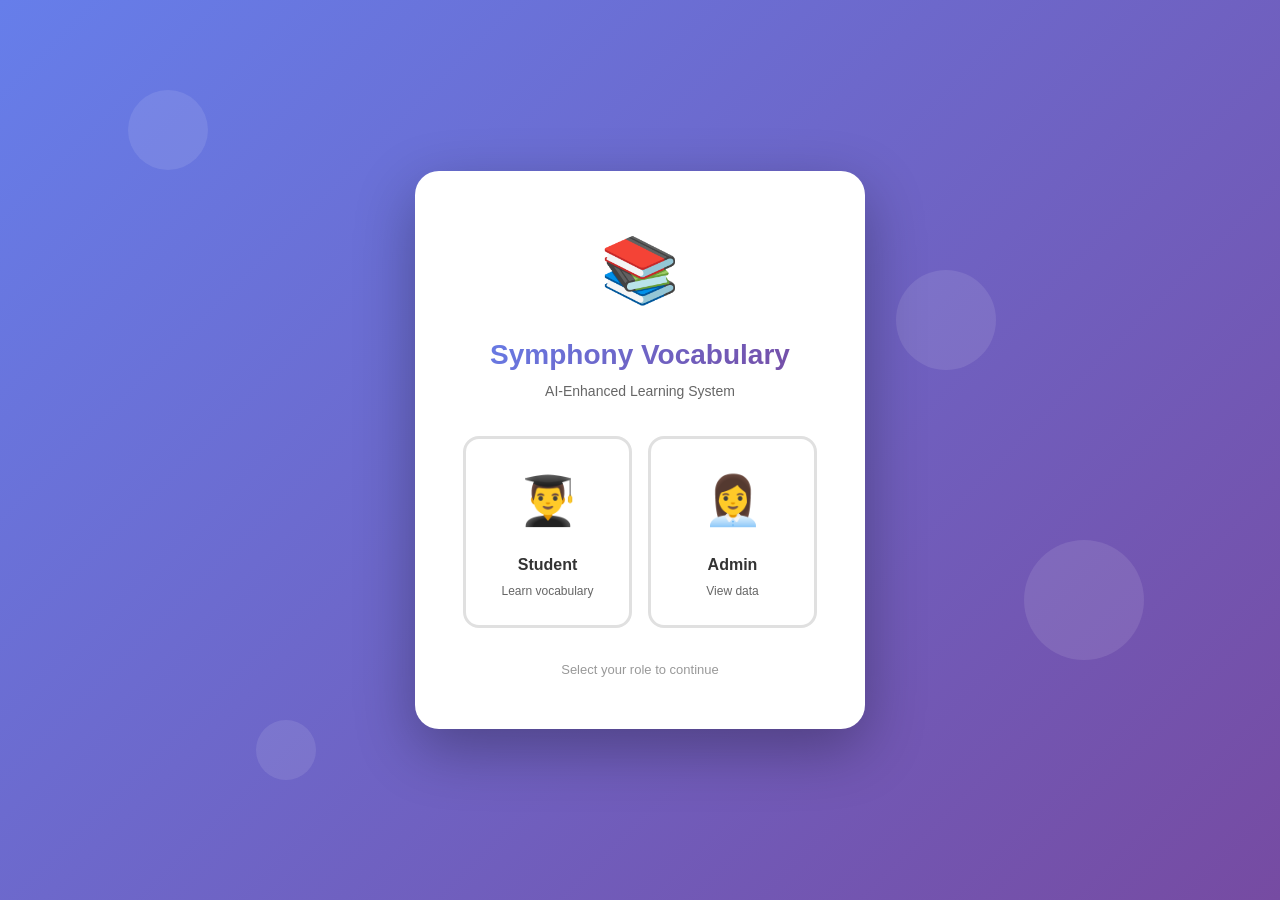
==== commit f3541a45: "Implement delay before redirecting after student login Added a delay before redirecting to the stude" ====
--- a/index.html
+++ b/index.html
@@ -256,11 +256,23 @@
         alert('Please enter your name!');
         return;
     }
+    
+    // Wait for scripts to load
+    if (typeof window.AUTH === 'undefined') {
+        alert('System is still loading. Please wait a moment and try again.');
+        return;
+    }
+    
     try {
         window.AUTH.loginStudent(name);
-        window.location.href = 'student-dashboard.html';
+        
+        // Delay redirect slightly to ensure data is saved
+        setTimeout(() => {
+            window.location.href = 'student-dashboard.html';
+        }, 100);
     } catch (error) {
         alert('Login error: ' + error.message);
+        console.error('Login error:', error);
     }
 }
 
--- a/css/main.css
+++ b/css/main.css
@@ -0,0 +1,414 @@
+/**
+ * SYMPHONY VOCABULARY LEARNING SYSTEM
+ * Main Stylesheet - Global Styles
+ */
+
+/* ============================================================================
+   RESET & BASE STYLES
+   ============================================================================ */
+
+* {
+    margin: 0;
+    padding: 0;
+    box-sizing: border-box;
+}
+
+:root {
+    /* Color Palette */
+    --primary-gradient-start: #667eea;
+    --primary-gradient-end: #764ba2;
+    --primary-solid: #667eea;
+    --primary-dark: #5568d3;
+    
+    --success-color: #4caf50;
+    --warning-color: #ff9800;
+    --error-color: #f44336;
+    --info-color: #2196f3;
+    
+    --text-primary: #333333;
+    --text-secondary: #666666;
+    --text-light: #999999;
+    
+    --bg-primary: #ffffff;
+    --bg-secondary: #f5f7fa;
+    --bg-tertiary: #e8ecef;
+    
+    --border-color: #e0e0e0;
+    --border-color-hover: #667eea;
+    
+    /* Spacing Scale */
+    --space-xs: 4px;
+    --space-sm: 8px;
+    --space-md: 16px;
+    --space-lg: 24px;
+    --space-xl: 32px;
+    --space-xxl: 48px;
+    
+    /* Typography */
+    --font-family: -apple-system, BlinkMacSystemFont, 'Segoe UI', Roboto, Oxygen, Ubuntu, Cantarell, sans-serif;
+    --font-size-xs: 12px;
+    --font-size-sm: 14px;
+    --font-size-base: 16px;
+    --font-size-lg: 18px;
+    --font-size-xl: 24px;
+    --font-size-xxl: 32px;
+    --font-size-xxxl: 48px;
+    
+    /* Shadows */
+    --shadow-sm: 0 2px 4px rgba(0, 0, 0, 0.05);
+    --shadow-md: 0 4px 12px rgba(0, 0, 0, 0.08);
+    --shadow-lg: 0 8px 24px rgba(0, 0, 0, 0.12);
+    --shadow-xl: 0 16px 48px rgba(0, 0, 0, 0.16);
+    
+    /* Border Radius */
+    --radius-sm: 8px;
+    --radius-md: 12px;
+    --radius-lg: 16px;
+    --radius-xl: 24px;
+    --radius-full: 9999px;
+    
+    /* Transitions */
+    --transition-fast: 150ms ease;
+    --transition-base: 250ms ease;
+    --transition-slow: 350ms ease;
+}
+
+body {
+    font-family: var(--font-family);
+    font-size: var(--font-size-base);
+    color: var(--text-primary);
+    background: var(--bg-secondary);
+    line-height: 1.6;
+    -webkit-font-smoothing: antialiased;
+    -moz-osx-font-smoothing: grayscale;
+}
+
+/* ============================================================================
+   TYPOGRAPHY
+   ============================================================================ */
+
+h1, h2, h3, h4, h5, h6 {
+    font-weight: 700;
+    line-height: 1.2;
+    margin-bottom: var(--space-md);
+    color: var(--text-primary);
+}
+
+h1 { font-size: var(--font-size-xxxl); }
+h2 { font-size: var(--font-size-xxl); }
+h3 { font-size: var(--font-size-xl); }
+h4 { font-size: var(--font-size-lg); }
+h5 { font-size: var(--font-size-base); }
+h6 { font-size: var(--font-size-sm); }
+
+p {
+    margin-bottom: var(--space-md);
+    line-height: 1.8;
+}
+
+/* ============================================================================
+   BUTTONS
+   ============================================================================ */
+
+.btn {
+    display: inline-flex;
+    align-items: center;
+    justify-content: center;
+    padding: var(--space-md) var(--space-xl);
+    font-size: var(--font-size-base);
+    font-weight: 600;
+    border: none;
+    border-radius: var(--radius-md);
+    cursor: pointer;
+    transition: all var(--transition-base);
+    text-align: center;
+    text-decoration: none;
+    font-family: inherit;
+}
+
+.btn:disabled {
+    opacity: 0.5;
+    cursor: not-allowed;
+}
+
+.btn-primary {
+    background: linear-gradient(135deg, var(--primary-gradient-start), var(--primary-gradient-end));
+    color: white;
+    box-shadow: var(--shadow-md);
+}
+
+.btn-primary:hover:not(:disabled) {
+    transform: translateY(-2px);
+    box-shadow: var(--shadow-lg);
+}
+
+.btn-success {
+    background: var(--success-color);
+    color: white;
+}
+
+.btn-outline {
+    background: transparent;
+    border: 2px solid var(--primary-solid);
+    color: var(--primary-solid);
+}
+
+.btn-outline:hover:not(:disabled) {
+    background: var(--primary-solid);
+    color: white;
+}
+
+.btn-lg {
+    padding: var(--space-lg) var(--space-xxl);
+    font-size: var(--font-size-lg);
+}
+
+.btn-sm {
+    padding: var(--space-sm) var(--space-md);
+    font-size: var(--font-size-sm);
+}
+
+/* ============================================================================
+   CARDS
+   ============================================================================ */
+
+.card {
+    background: var(--bg-primary);
+    border-radius: var(--radius-lg);
+    box-shadow: var(--shadow-sm);
+    padding: var(--space-xl);
+    transition: box-shadow var(--transition-base);
+}
+
+.card:hover {
+    box-shadow: var(--shadow-md);
+}
+
+/* ============================================================================
+   PROGRESS BARS
+   ============================================================================ */
+
+.progress-container {
+    margin: var(--space-lg) 0;
+}
+
+.progress-label {
+    display: flex;
+    justify-content: space-between;
+    margin-bottom: var(--space-sm);
+    font-size: var(--font-size-sm);
+    font-weight: 600;
+    color: var(--text-secondary);
+}
+
+.progress-bar {
+    width: 100%;
+    height: 40px;
+    background: var(--bg-tertiary);
+    border-radius: var(--radius-full);
+    overflow: hidden;
+    position: relative;
+}
+
+.progress-fill {
+    height: 100%;
+    background: linear-gradient(90deg, var(--primary-gradient-start), var(--primary-gradient-end));
+    border-radius: var(--radius-full);
+    transition: width 800ms cubic-bezier(0.4, 0, 0.2, 1);
+    display: flex;
+    align-items: center;
+    justify-content: center;
+    color: white;
+    font-weight: 700;
+    font-size: var(--font-size-base);
+}
+
+/* ============================================================================
+   BADGES
+   ============================================================================ */
+
+.badge {
+    display: inline-flex;
+    align-items: center;
+    padding: var(--space-xs) var(--space-md);
+    font-size: var(--font-size-xs);
+    font-weight: 700;
+    text-transform: uppercase;
+    letter-spacing: 0.5px;
+    border-radius: var(--radius-full);
+    background: var(--bg-tertiary);
+    color: var(--text-secondary);
+}
+
+.badge-primary {
+    background: linear-gradient(135deg, var(--primary-gradient-start), var(--primary-gradient-end));
+    color: white;
+}
+
+/* ============================================================================
+   FORMS
+   ============================================================================ */
+
+.form-group {
+    margin-bottom: var(--space-lg);
+}
+
+.form-label {
+    display: block;
+    margin-bottom: var(--space-sm);
+    font-weight: 600;
+    font-size: var(--font-size-sm);
+    color: var(--text-primary);
+}
+
+.form-input {
+    width: 100%;
+    padding: var(--space-md);
+    font-size: var(--font-size-base);
+    font-family: inherit;
+    border: 2px solid var(--border-color);
+    border-radius: var(--radius-md);
+    background: var(--bg-primary);
+    transition: all var(--transition-base);
+}
+
+.form-input:focus {
+    outline: none;
+    border-color: var(--border-color-hover);
+    box-shadow: 0 0 0 4px rgba(102, 126, 234, 0.1);
+}
+
+/* ============================================================================
+   ALERTS
+   ============================================================================ */
+
+.alert {
+    padding: var(--space-lg);
+    border-radius: var(--radius-md);
+    margin-bottom: var(--space-lg);
+    border-left: 4px solid;
+}
+
+.alert-success {
+    background: #e8f5e9;
+    border-color: var(--success-color);
+    color: #2e7d32;
+}
+
+.alert-error {
+    background: #ffebee;
+    border-color: var(--error-color);
+    color: #c62828;
+}
+
+/* ============================================================================
+   MODALS
+   ============================================================================ */
+
+.modal-overlay {
+    position: fixed;
+    top: 0;
+    left: 0;
+    width: 100%;
+    height: 100%;
+    background: rgba(0, 0, 0, 0.5);
+    backdrop-filter: blur(4px);
+    display: flex;
+    align-items: center;
+    justify-content: center;
+    z-index: 9999;
+    opacity: 0;
+    pointer-events: none;
+    transition: opacity var(--transition-base);
+}
+
+.modal-overlay.active {
+    opacity: 1;
+    pointer-events: all;
+}
+
+.modal-content {
+    background: var(--bg-primary);
+    border-radius: var(--radius-xl);
+    box-shadow: var(--shadow-xl);
+    max-width: 600px;
+    width: 90%;
+    max-height: 90vh;
+    overflow-y: auto;
+}
+
+/* ============================================================================
+   UTILITY CLASSES
+   ============================================================================ */
+
+.hidden { display: none !important; }
+.text-center { text-align: center; }
+
+/* ============================================================================
+   ANIMATIONS
+   ============================================================================ */
+
+@keyframes fadeIn {
+    from { opacity: 0; transform: translateY(20px); }
+    to { opacity: 1; transform: translateY(0); }
+}
+
+@keyframes slideUp {
+    from { opacity: 0; transform: translateY(50px); }
+    to { opacity: 1; transform: translateY(0); }
+}
+
+@keyframes pulse {
+    0%, 100% { transform: scale(1); }
+    50% { transform: scale(1.05); }
+}
+
+@keyframes spin {
+    to { transform: rotate(360deg); }
+}
+
+.animate-fade-in {
+    animation: fadeIn 600ms ease-out;
+}
+
+.animate-slide-up {
+    animation: slideUp 600ms ease-out;
+}
+
+/* ============================================================================
+   RESPONSIVE DESIGN
+   ============================================================================ */
+
+@media (max-width: 768px) {
+    :root {
+        --font-size-xxxl: 36px;
+        --font-size-xxl: 28px;
+        --font-size-xl: 20px;
+    }
+}
+
+/* ============================================================================
+   LOADING STATES
+   ============================================================================ */
+
+.loading-overlay {
+    position: fixed;
+    top: 0;
+    left: 0;
+    width: 100%;
+    height: 100%;
+    background: rgba(0, 0, 0, 0.7);
+    display: flex;
+    align-items: center;
+    justify-content: center;
+    z-index: 99999;
+}
+
+.spinner {
+    width: 50px;
+    height: 50px;
+    border: 4px solid rgba(255, 255, 255, 0.3);
+    border-top-color: white;
+    border-radius: 50%;
+    animation: spin 1s linear infinite;
+}
